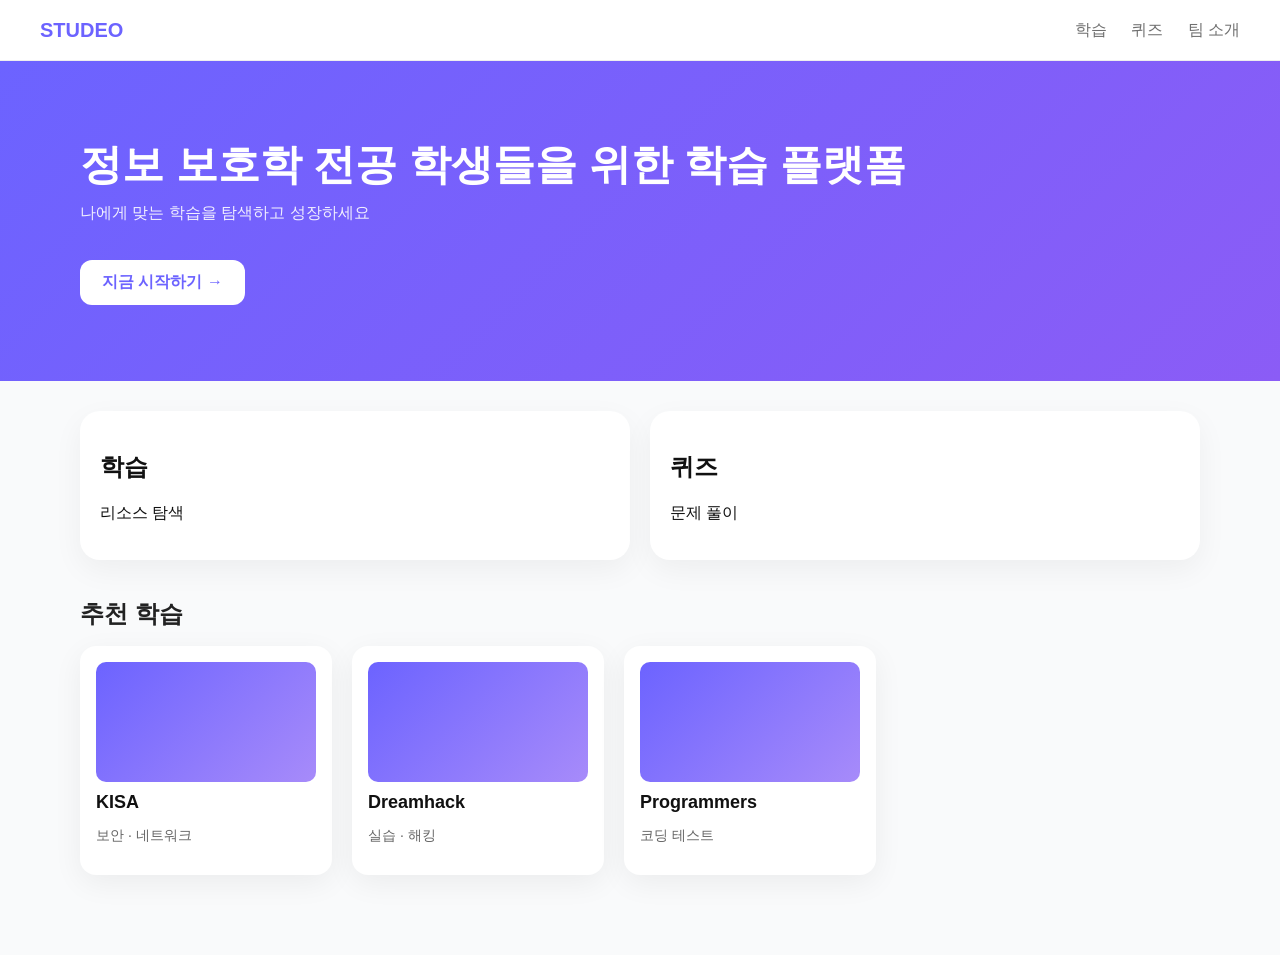
==== home.html @ 8b7a7a18 "first commit" ====
<!doctype html>
<html lang="ko">
  <head>
    <meta charset="UTF-8" />
    <meta name="viewport" content="width=device-width, initial-scale=1.0" />
    <title>STUDEO</title>

    <link rel="stylesheet" href="./home.css" />
  </head>

  <body class="main-page">
    <!-- ✅ 네비 -->
    <header class="topbar">
      <div class="logo">STUDEO</div>

      <nav>
        <a href="#">학습</a>
        <a href="#">퀴즈</a>
        <a href="#">팀 소개</a>
      </nav>
    </header>

    <!-- ✅ HERO -->
    <section class="hero">
      <div class="hero-content">
        <h1>정보 보호학 전공 학생들을 위한 학습 플랫폼</h1>
        <p>나에게 맞는 학습을 탐색하고 성장하세요</p>

        <a href="./src/pages/learn.html" class="hero-btn"> 지금 시작하기 → </a>
      </div>
    </section>

    <!-- ✅ 빠른 메뉴 -->
    <section class="quick-menu">
      <a href="./src/pages/learn.html" class="quick-card">
        <h2>학습</h2>
        <p>리소스 탐색</p>
      </a>

      <a href="./src/pages/quiz/quizzes.html" class="quick-card">
        <h2>퀴즈</h2>
        <p>문제 풀이</p>
      </a>
    </section>

    <!-- ✅ 콘텐츠 -->
    <section class="content">
      <h2>추천 학습</h2>

      <div class="card-list">
        <div class="card">
          <div class="thumb"></div>
          <h3>KISA</h3>
          <p>보안 · 네트워크</p>
        </div>

        <div class="card">
          <div class="thumb"></div>
          <h3>Dreamhack</h3>
          <p>실습 · 해킹</p>
        </div>

        <div class="card">
          <div class="thumb"></div>
          <h3>Programmers</h3>
          <p>코딩 테스트</p>
        </div>
      </div>
    </section>
  </body>
</html>
---- home.css ----
/* ✅ 기본 */
body.main-page {
  margin: 0;
  font-family: 'Pretendard', sans-serif;
  background: #f9fafb;
  color: #111;
}

/* ✅ 네비 */
.topbar {
  height: 60px;
  display: flex;
  justify-content: space-between;
  align-items: center;

  padding: 0 40px;
  background: #fff;
  border-bottom: 1px solid #eee;
}

.logo {
  font-size: 20px;
  font-weight: bold;
  color: #6c63ff;
}

.topbar nav a {
  margin-left: 20px;
  color: #333;
  text-decoration: none;
  opacity: 0.7;
  transition: 0.2s;
}

.topbar nav a:hover {
  opacity: 1;
  color: #6c63ff;
}

/* ✅ HERO */
.hero {
  height: 320px;
  display: flex;
  align-items: center;
  padding-left: 80px;

  color: #fff;
  background: linear-gradient(135deg, #6c63ff, #8b5cf6);
}

.hero-content h1 {
  margin: 0;
  font-size: 42px;
}

.hero-content p {
  margin-top: 10px;
  opacity: 0.9;
}

.hero-btn {
  display: inline-block;
  margin-top: 20px;

  padding: 12px 22px;
  border-radius: 12px;

  background: #fff;
  color: #6c63ff;
  font-weight: bold;
  text-decoration: none;

  transition: 0.2s;
}

.hero-btn:hover {
  background: #eee;
}

/* ✅ 빠른 메뉴 */
.quick-menu {
  display: flex;
  gap: 20px;

  padding: 30px 80px; /* ✅ 줄임 */
  margin-bottom: 8px; /* ✅ 최소 간격 */
}

.quick-card {
  flex: 1;
  padding: 20px;

  border-radius: 20px;
  background: #fff;

  color: #111;
  text-decoration: none;

  box-shadow: 0 10px 30px rgba(0, 0, 0, 0.05);
  transition: 0.25s;
}

.quick-card:hover {
  transform: translateY(-6px);
  box-shadow: 0 15px 40px rgba(108, 99, 255, 0.2);
}

/* ✅ 콘텐츠 */
.content {
  padding: 0 80px 80px;
}

.content h2 {
  margin: 0 0 16px; /* ✅ 불필요 margin 제거 */
  color: #222;
}

/* ✅ 카드 리스트 */
.card-list {
  display: flex;
  gap: 20px;
}

/* ✅ 카드 */
.card {
  width: 220px;
  padding: 16px;

  background: #fff;
  border-radius: 16px;

  cursor: pointer;
  box-shadow: 0 8px 30px rgba(0, 0, 0, 0.06);
  transition: 0.25s;
}

.card:hover {
  transform: translateY(-6px);
  box-shadow: 0 15px 40px rgba(108, 99, 255, 0.25);
}

/* ✅ 썸네일 */
.thumb {
  height: 120px;
  margin-bottom: 10px;
  border-radius: 10px;

  background: linear-gradient(135deg, #6c63ff, #a78bfa);
}

/* ✅ 텍스트 */
.card h3 {
  margin: 8px 0 4px;
  font-size: 18px;
}

.card p {
  font-size: 14px;
  color: #666;
}
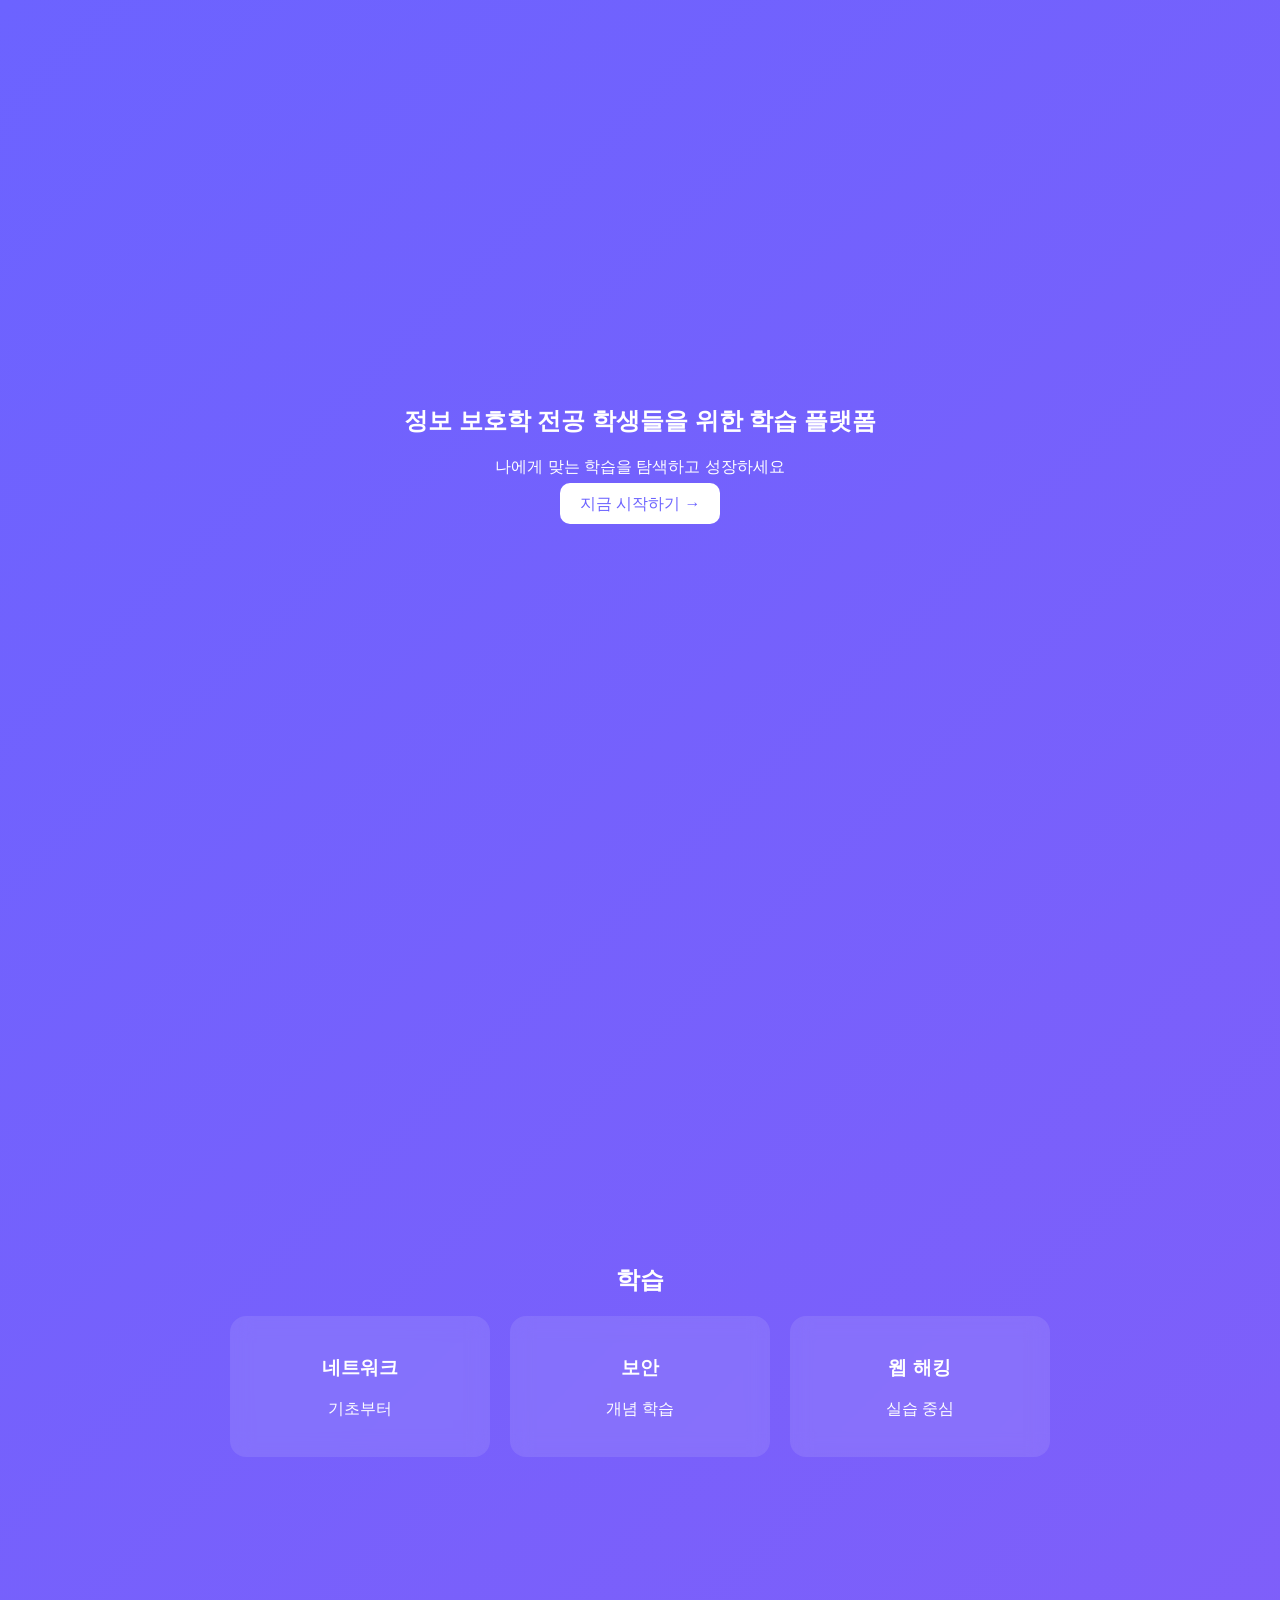
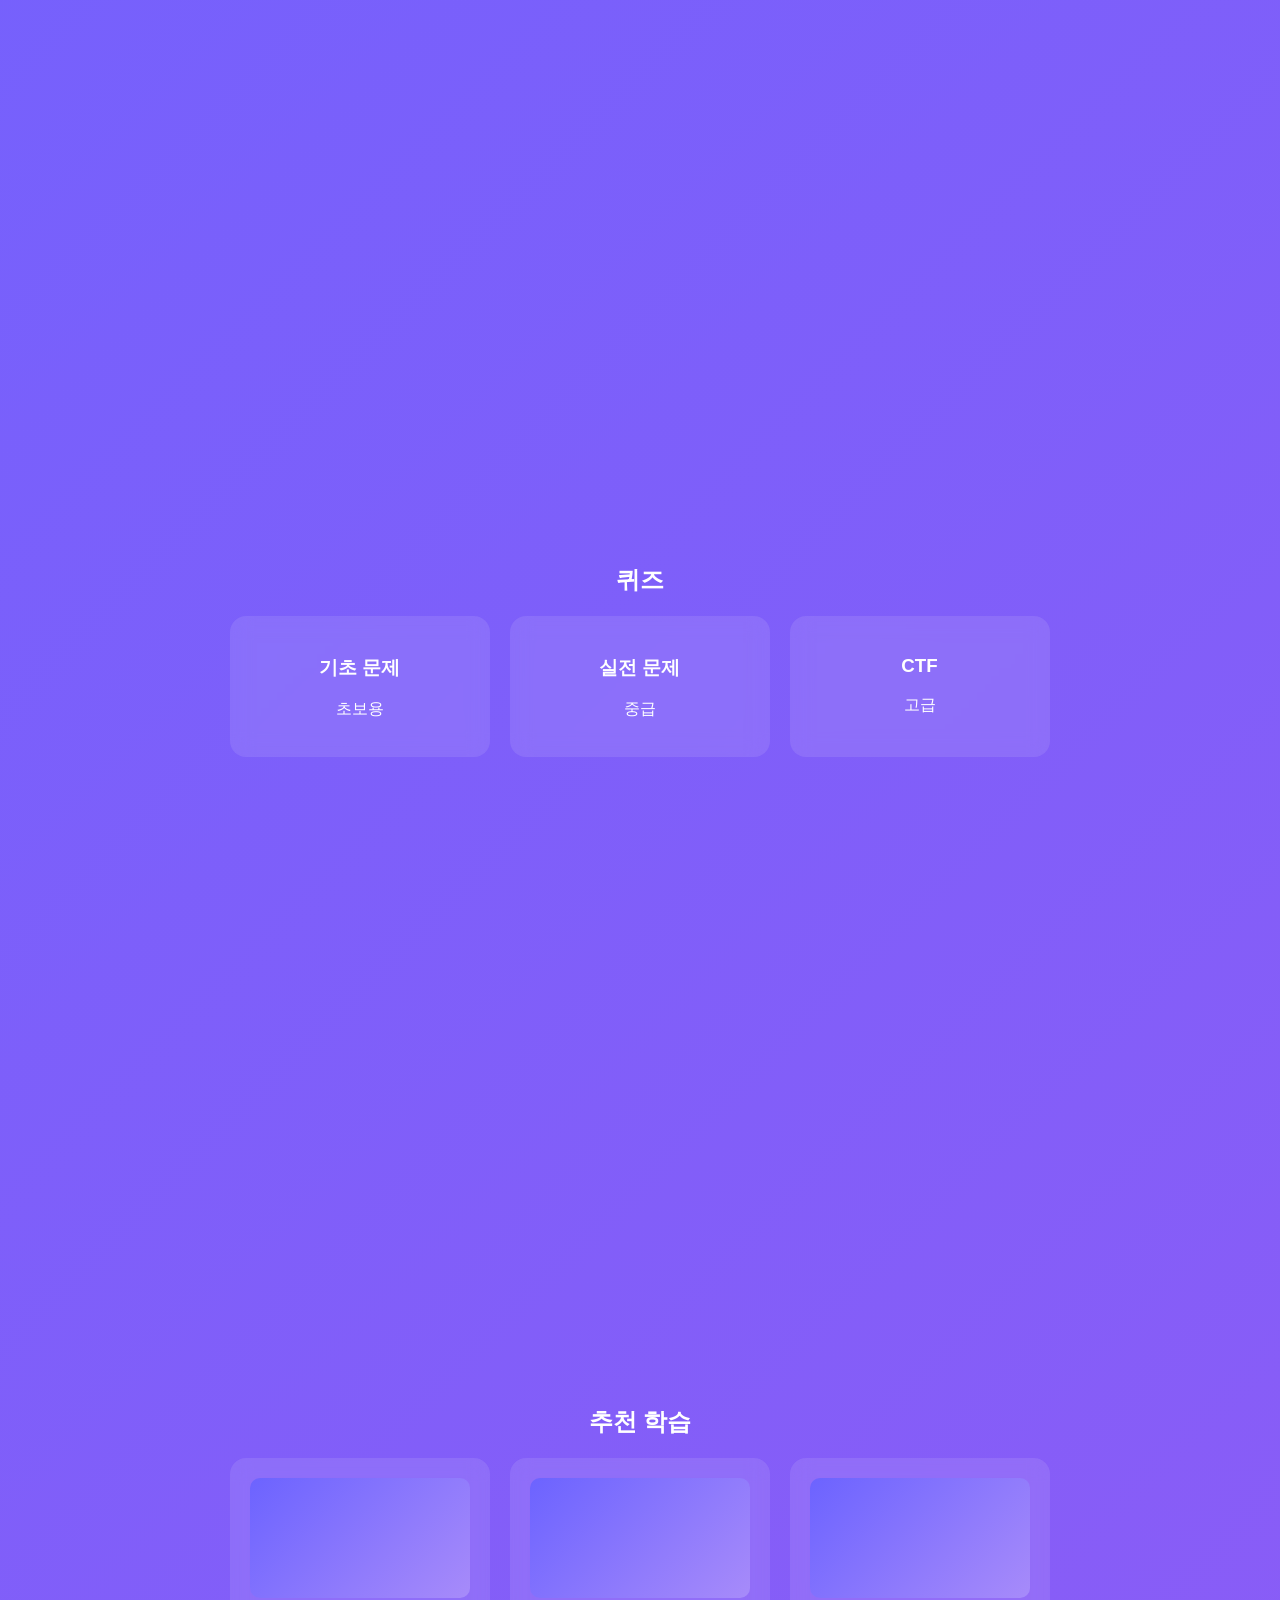
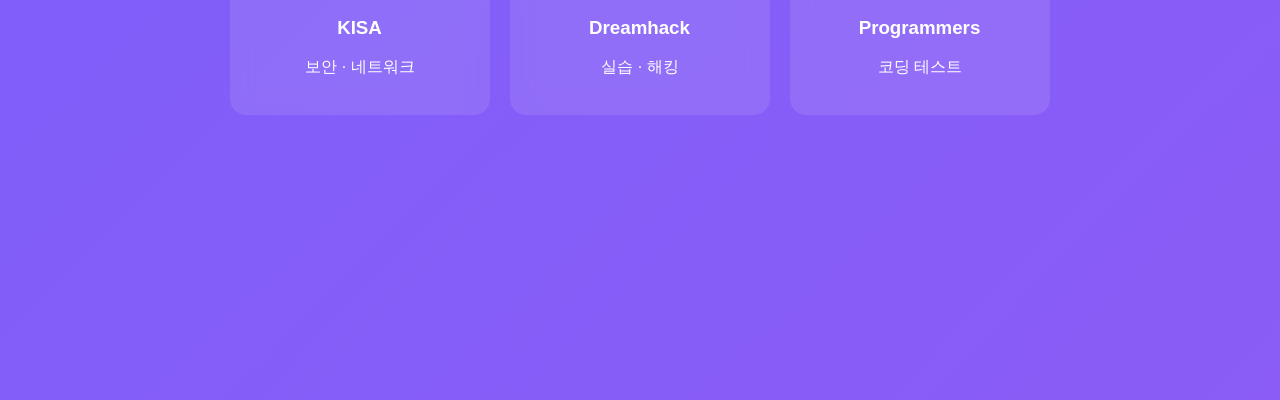
==== commit 2f0e060c: "스크롤js추가 완" ====
--- a/home.html
+++ b/home.html
@@ -9,19 +9,8 @@
   </head>
 
   <body class="main-page">
-    <!-- ✅ 네비 -->
-    <header class="topbar">
-      <div class="logo">STUDEO</div>
-
-      <nav>
-        <a href="#">학습</a>
-        <a href="#">퀴즈</a>
-        <a href="#">팀 소개</a>
-      </nav>
-    </header>
-
     <!-- ✅ HERO -->
-    <section class="hero">
+    <section class="hero page">
       <div class="hero-content">
         <h1>정보 보호학 전공 학생들을 위한 학습 플랫폼</h1>
         <p>나에게 맞는 학습을 탐색하고 성장하세요</p>
@@ -30,21 +19,48 @@
       </div>
     </section>
 
-    <!-- ✅ 빠른 메뉴 -->
-    <section class="quick-menu">
-      <a href="./src/pages/learn.html" class="quick-card">
-        <h2>학습</h2>
-        <p>리소스 탐색</p>
-      </a>
+    <!-- ✅ 학습 -->
+    <section class="section page">
+      <h2>학습</h2>
 
-      <a href="./src/pages/quiz/quizzes.html" class="quick-card">
-        <h2>퀴즈</h2>
-        <p>문제 풀이</p>
-      </a>
+      <div class="card-list">
+        <div class="card">
+          <h3>네트워크</h3>
+          <p>기초부터</p>
+        </div>
+        <div class="card">
+          <h3>보안</h3>
+          <p>개념 학습</p>
+        </div>
+        <div class="card">
+          <h3>웹 해킹</h3>
+          <p>실습 중심</p>
+        </div>
+      </div>
     </section>
 
-    <!-- ✅ 콘텐츠 -->
-    <section class="content">
+    <!-- ✅ 퀴즈 -->
+    <section class="section page">
+      <h2>퀴즈</h2>
+
+      <div class="card-list">
+        <div class="card">
+          <h3>기초 문제</h3>
+          <p>초보용</p>
+        </div>
+        <div class="card">
+          <h3>실전 문제</h3>
+          <p>중급</p>
+        </div>
+        <div class="card">
+          <h3>CTF</h3>
+          <p>고급</p>
+        </div>
+      </div>
+    </section>
+
+    <!-- ✅ 추천 (그대로 유지) -->
+    <section class="content page">
       <h2>추천 학습</h2>
 
       <div class="card-list">
@@ -67,5 +83,10 @@
         </div>
       </div>
     </section>
+
+    <!-- ✅ TOP 버튼 -->
+    <button id="topBtn">↑</button>
+
+    <script src="./home.js"></script>
   </body>
 </html>
--- a/home.css
+++ b/home.css
@@ -1,160 +1,106 @@
-/* ✅ 기본 */
 body.main-page {
   margin: 0;
-  font-family: 'Pretendard', sans-serif;
-  background: #f9fafb;
-  color: #111;
+  font-family: sans-serif;
+
+  background: linear-gradient(135deg, #6c63ff, #8b5cf6);
+  color: white;
+
+  scroll-snap-type: y mandatory;
+  overflow-y: scroll;
 }
 
-/* ✅ 네비 */
-.topbar {
-  height: 60px;
+/* ✅ 공통 페이지 */
+.page {
+  height: 100vh;
+
   display: flex;
-  justify-content: space-between;
+  flex-direction: column;
+  justify-content: center;
   align-items: center;
 
-  padding: 0 40px;
-  background: #fff;
-  border-bottom: 1px solid #eee;
-}
-
-.logo {
-  font-size: 20px;
-  font-weight: bold;
-  color: #6c63ff;
-}
-
-.topbar nav a {
-  margin-left: 20px;
-  color: #333;
-  text-decoration: none;
-  opacity: 0.7;
-  transition: 0.2s;
-}
-
-.topbar nav a:hover {
-  opacity: 1;
-  color: #6c63ff;
+  scroll-snap-align: start;
 }
 
 /* ✅ HERO */
 .hero {
-  height: 320px;
-  display: flex;
-  align-items: center;
-  padding-left: 80px;
-
-  color: #fff;
-  background: linear-gradient(135deg, #6c63ff, #8b5cf6);
-}
-
-.hero-content h1 {
-  margin: 0;
-  font-size: 42px;
-}
-
-.hero-content p {
-  margin-top: 10px;
-  opacity: 0.9;
+  text-align: center;
 }
 
 .hero-btn {
-  display: inline-block;
   margin-top: 20px;
-
-  padding: 12px 22px;
-  border-radius: 12px;
-
-  background: #fff;
+  padding: 12px 20px;
+  background: white;
   color: #6c63ff;
-  font-weight: bold;
+  border-radius: 10px;
   text-decoration: none;
-
-  transition: 0.2s;
 }
 
-.hero-btn:hover {
-  background: #eee;
+/* ✅ 섹션 */
+.section h2,
+.content h2 {
+  margin-bottom: 20px;
 }
 
-/* ✅ 빠른 메뉴 */
-.quick-menu {
-  display: flex;
-  gap: 20px;
-
-  padding: 30px 80px; /* ✅ 줄임 */
-  margin-bottom: 8px; /* ✅ 최소 간격 */
-}
-
-.quick-card {
-  flex: 1;
-  padding: 20px;
-
-  border-radius: 20px;
-  background: #fff;
-
-  color: #111;
-  text-decoration: none;
-
-  box-shadow: 0 10px 30px rgba(0, 0, 0, 0.05);
-  transition: 0.25s;
-}
-
-.quick-card:hover {
-  transform: translateY(-6px);
-  box-shadow: 0 15px 40px rgba(108, 99, 255, 0.2);
-}
-
-/* ✅ 콘텐츠 */
-.content {
-  padding: 0 80px 80px;
-}
-
-.content h2 {
-  margin: 0 0 16px; /* ✅ 불필요 margin 제거 */
-  color: #222;
-}
-
-/* ✅ 카드 리스트 */
+/* ✅ 카드 */
 .card-list {
   display: flex;
   gap: 20px;
 }
 
-/* ✅ 카드 */
 .card {
   width: 220px;
-  padding: 16px;
-
-  background: #fff;
+  padding: 20px;
   border-radius: 16px;
 
-  cursor: pointer;
-  box-shadow: 0 8px 30px rgba(0, 0, 0, 0.06);
-  transition: 0.25s;
+  background: rgba(255, 255, 255, 0.1);
+  backdrop-filter: blur(10px);
+
+  text-align: center;
+
+  opacity: 0;
+  transform: translateY(40px);
 }
 
-.card:hover {
-  transform: translateY(-6px);
-  box-shadow: 0 15px 40px rgba(108, 99, 255, 0.25);
-}
-
-/* ✅ 썸네일 */
+/* ✅ 추천 썸네일 유지 */
 .thumb {
   height: 120px;
+  border-radius: 10px;
   margin-bottom: 10px;
-  border-radius: 10px;
 
   background: linear-gradient(135deg, #6c63ff, #a78bfa);
 }
 
-/* ✅ 텍스트 */
-.card h3 {
-  margin: 8px 0 4px;
-  font-size: 18px;
+/* ✅ 등장 */
+.show h2,
+.show p {
+  opacity: 1;
+  transform: translateY(0);
+  transition: 0.6s;
 }
 
-.card p {
-  font-size: 14px;
-  color: #666;
+.show .card {
+  opacity: 1;
+  transform: translateY(0);
+  transition: 0.6s;
+  transition-delay: 0.3s;
 }
+
+/* ✅ TOP 버튼 */
+#topBtn {
+  position: fixed;
+  bottom: 30px;
+  right: 30px;
+
+  width: 50px;
+  height: 50px;
+
+  border: none;
+  border-radius: 50%;
+
+  background: white;
+  color: #6c63ff;
+  font-size: 20px;
+
+  cursor: pointer;
+  display: none;
+}
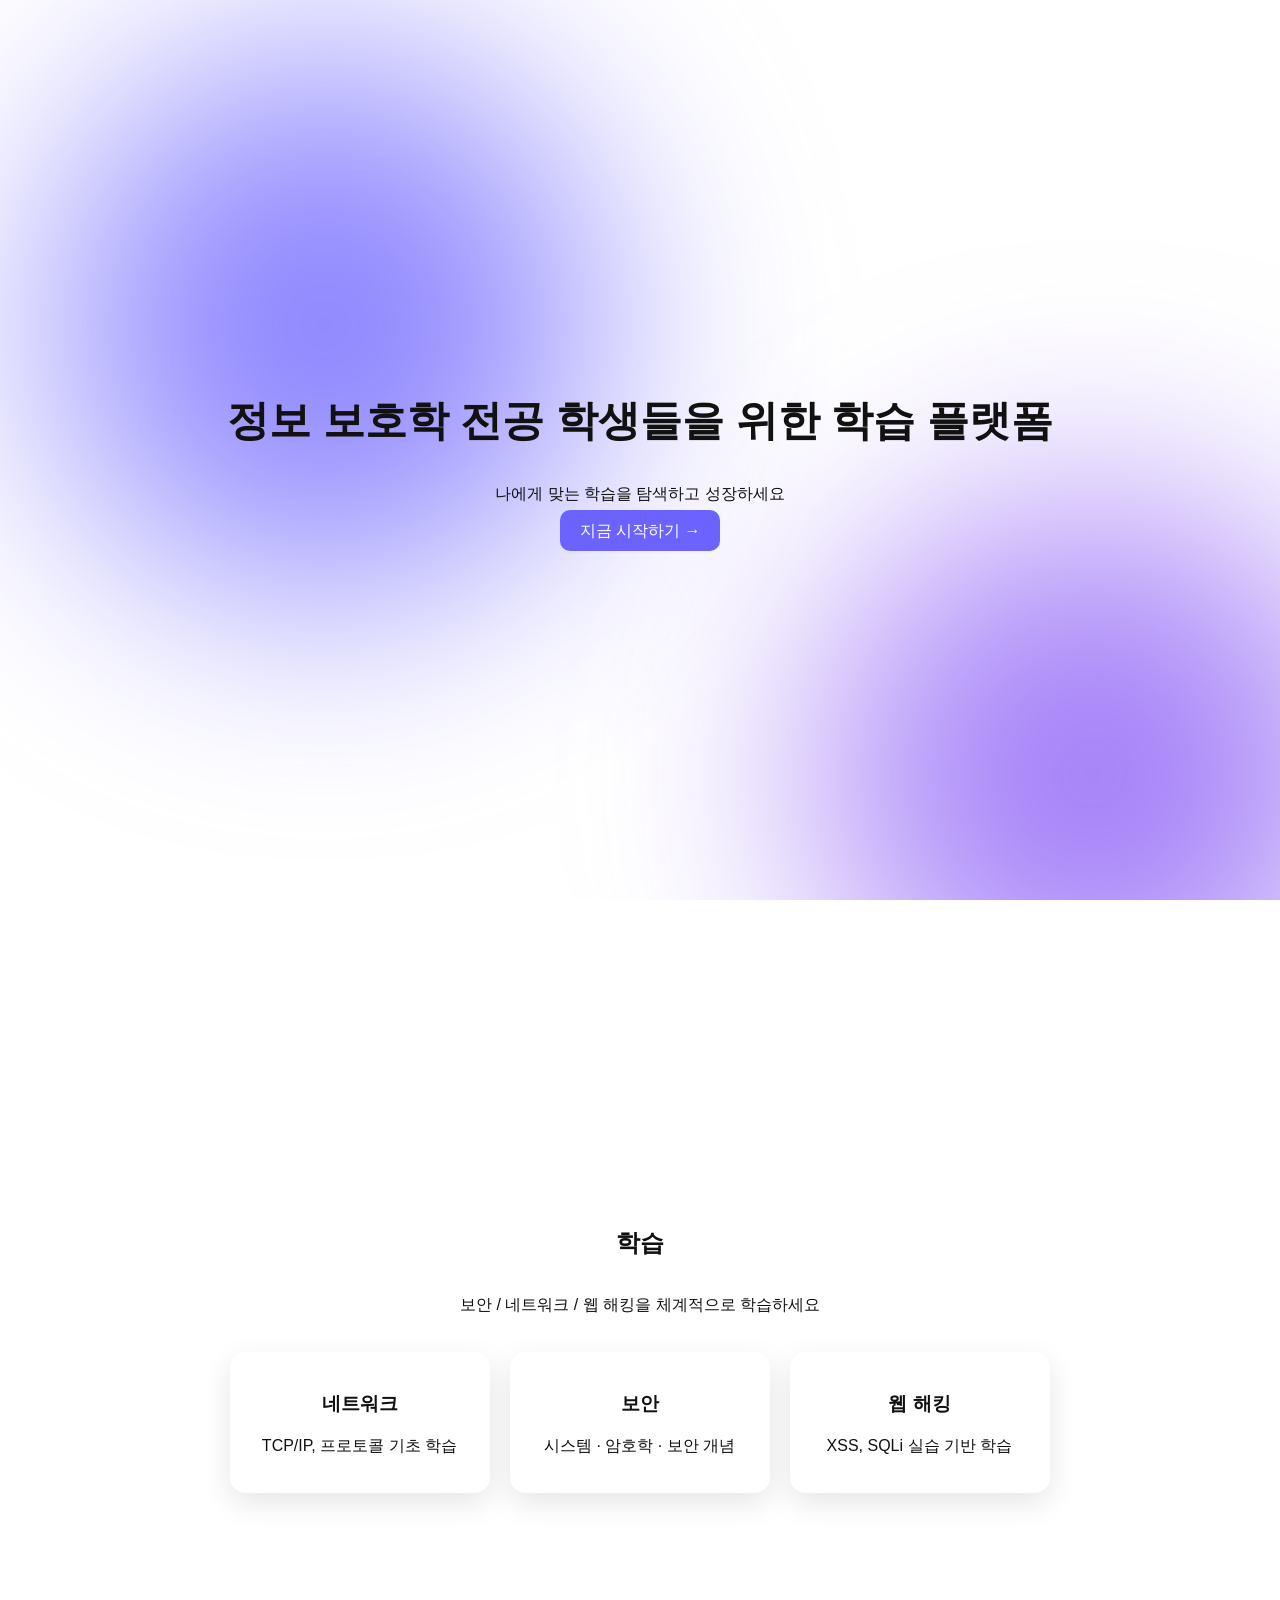
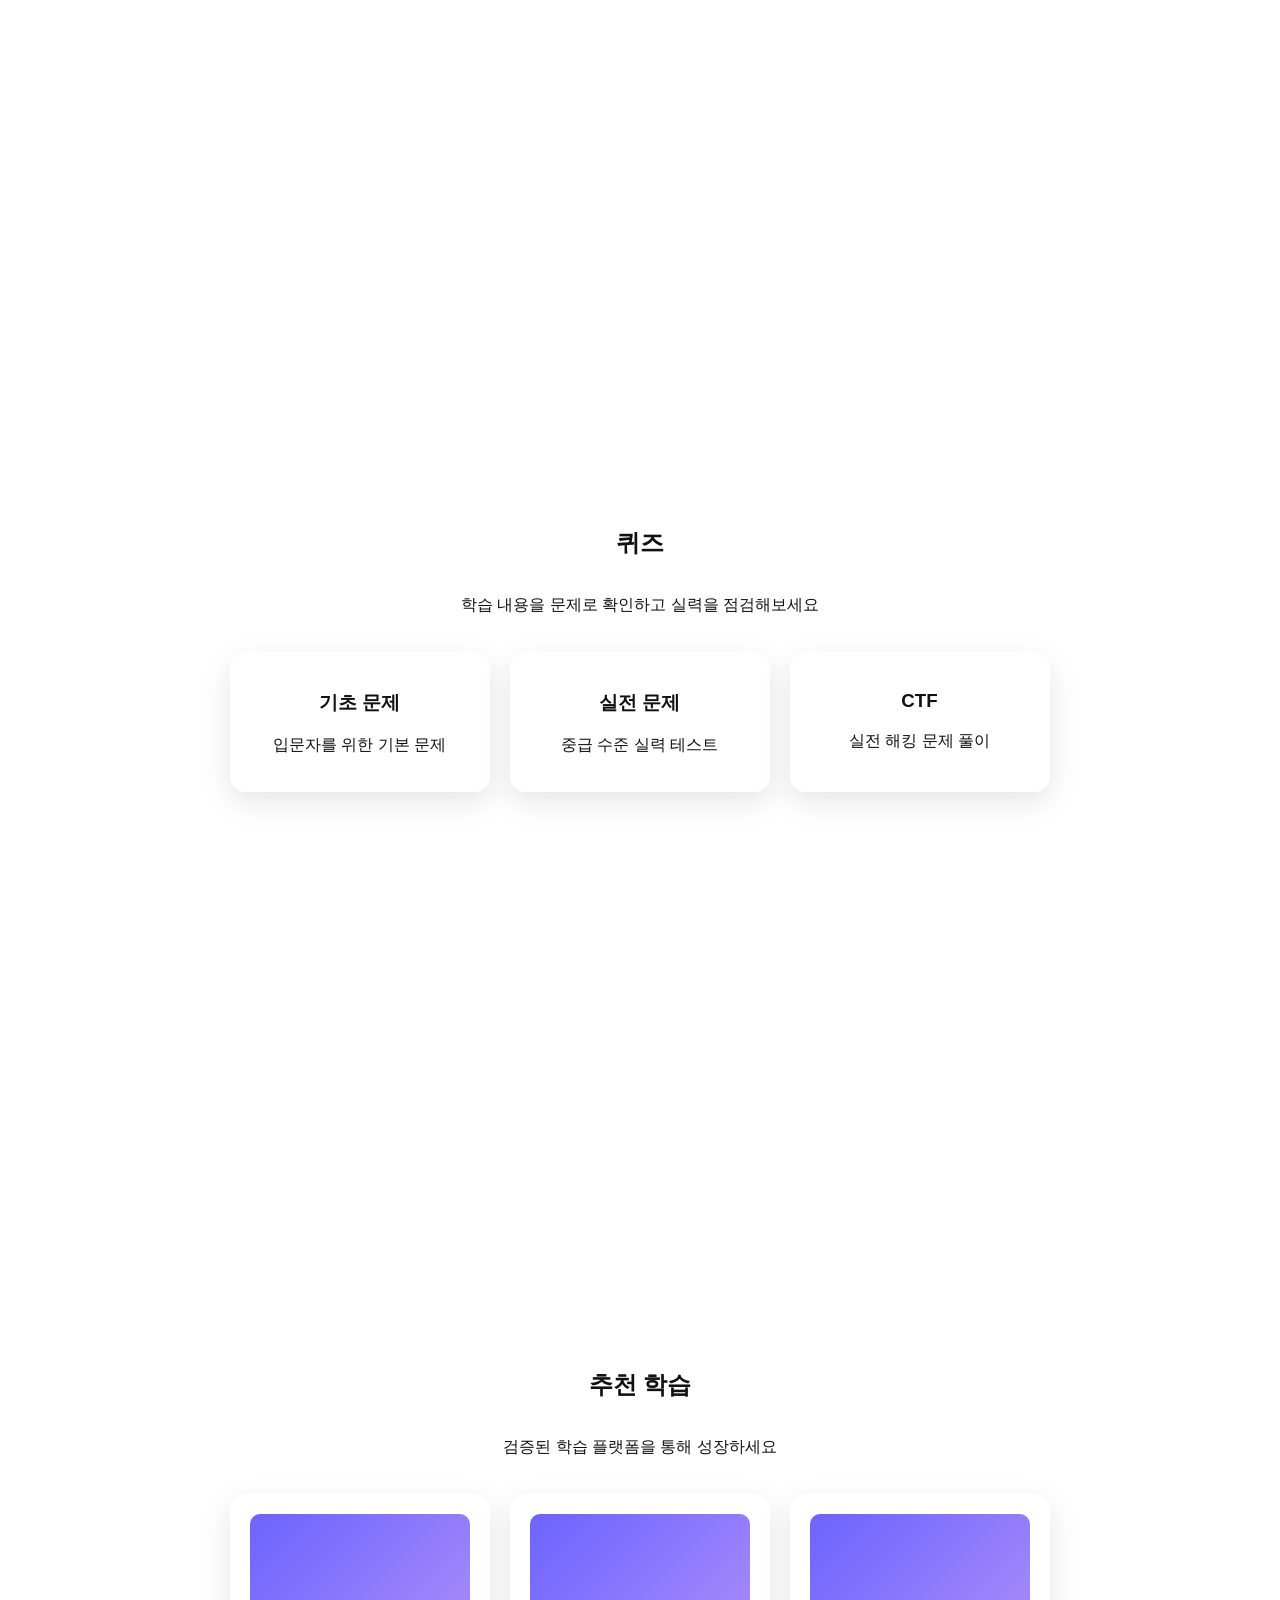
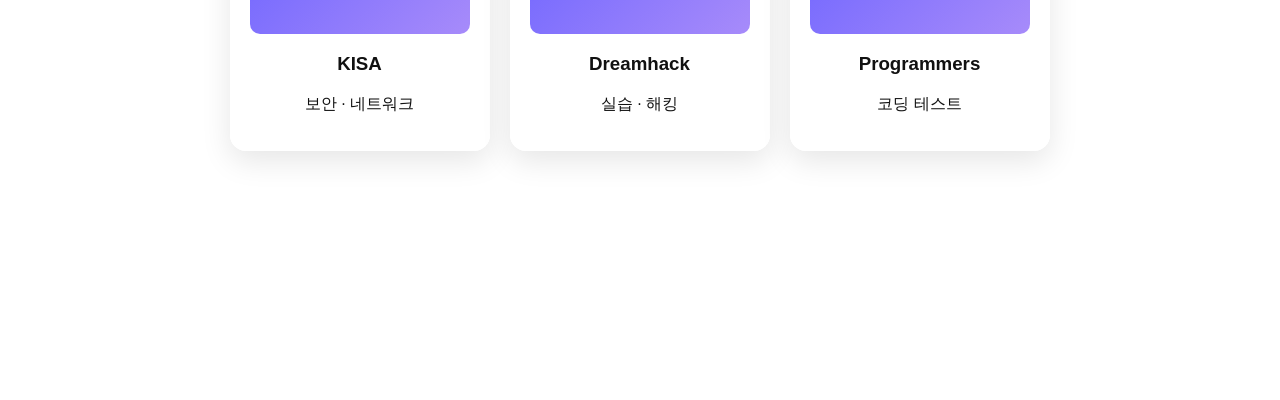
==== commit eeed9daf: "topbtn 추가 완+ 배경 추가 완" ====
--- a/home.html
+++ b/home.html
@@ -1,5 +1,4 @@
-<!doctype html>
-<html lang="ko">
+<!doctype html><!doctype html="ko">
   <head>
     <meta charset="UTF-8" />
     <meta name="viewport" content="width=device-width, initial-scale=1.0" />
@@ -9,32 +8,40 @@
   </head>
 
   <body class="main-page">
+    <!-- ✅ 배경 -->
+    <div class="bg"></div>
+
     <!-- ✅ HERO -->
     <section class="hero page">
       <div class="hero-content">
         <h1>정보 보호학 전공 학생들을 위한 학습 플랫폼</h1>
         <p>나에게 맞는 학습을 탐색하고 성장하세요</p>
 
-        <a href="./src/pages/learn.html" class="hero-btn"> 지금 시작하기 → </a>
+        <a href="./src/pages/learn.html" class="hero-btn">
+          지금 시작하기 →
+        </a>
       </div>
     </section>
 
     <!-- ✅ 학습 -->
     <section class="section page">
       <h2>학습</h2>
+      <p>보안 / 네트워크 / 웹 해킹을 체계적으로 학습하세요</p>
 
       <div class="card-list">
         <div class="card">
           <h3>네트워크</h3>
-          <p>기초부터</p>
+          <p>TCP/IP, 프로토콜 기초 학습</p>
         </div>
+
         <div class="card">
           <h3>보안</h3>
-          <p>개념 학습</p>
+          <p>시스템 · 암호학 · 보안 개념</p>
         </div>
+
         <div class="card">
           <h3>웹 해킹</h3>
-          <p>실습 중심</p>
+          <p>XSS, SQLi 실습 기반 학습</p>
         </div>
       </div>
     </section>
@@ -42,26 +49,30 @@
     <!-- ✅ 퀴즈 -->
     <section class="section page">
       <h2>퀴즈</h2>
+      <p>학습 내용을 문제로 확인하고 실력을 점검해보세요</p>
 
       <div class="card-list">
         <div class="card">
           <h3>기초 문제</h3>
-          <p>초보용</p>
+          <p>입문자를 위한 기본 문제</p>
         </div>
+
         <div class="card">
           <h3>실전 문제</h3>
-          <p>중급</p>
+          <p>중급 수준 실력 테스트</p>
         </div>
+
         <div class="card">
           <h3>CTF</h3>
-          <p>고급</p>
+          <p>실전 해킹 문제 풀이</p>
         </div>
       </div>
     </section>
 
-    <!-- ✅ 추천 (그대로 유지) -->
+    <!-- ✅ 추천 학습 -->
     <section class="content page">
       <h2>추천 학습</h2>
+      <p>검증된 학습 플랫폼을 통해 성장하세요</p>
 
       <div class="card-list">
         <div class="card">
@@ -89,4 +100,4 @@
 
     <script src="./home.js"></script>
   </body>
-</html>
+</html>
--- a/home.css
+++ b/home.css
@@ -1,15 +1,64 @@
+/* ✅ 기본 */
 body.main-page {
   margin: 0;
   font-family: sans-serif;
-
-  background: linear-gradient(135deg, #6c63ff, #8b5cf6);
-  color: white;
+  background: #ffffff;
+  color: #111;
 
   scroll-snap-type: y mandatory;
-  overflow-y: scroll;
 }
 
-/* ✅ 공통 페이지 */
+/* ✅ 배경 레이어 */
+.bg {
+  position: fixed;
+  width: 100%;
+  height: 100%;
+  z-index: -1;
+  overflow: hidden;
+}
+
+/* ✅ 움직이는 blob */
+.bg::before,
+.bg::after {
+  content: '';
+
+  position: absolute;
+  width: 650px;
+  height: 650px;
+
+  border-radius: 50%;
+
+  filter: blur(100px); /* ✅ blur 줄여서 움직임 보이게 */
+
+  background: radial-gradient(circle, #6c63ff, transparent);
+
+  animation: moveBlob 8s infinite ease-in-out; /* ✅ 속도 빠르게 */
+}
+
+/* ✅ 두 번째 blob */
+.bg::after {
+  left: 60%;
+  top: 50%;
+
+  background: radial-gradient(circle, #8b5cf6, transparent);
+
+  animation-duration: 10s; /* ✅ 살짝 다른 속도 */
+}
+
+/* ✅ 애니메이션 (움직임 크게) */
+@keyframes moveBlob {
+  0% {
+    transform: translate(-30%, -30%) scale(1);
+  }
+  50% {
+    transform: translate(30%, 20%) scale(1.25);
+  }
+  100% {
+    transform: translate(-30%, -30%) scale(1);
+  }
+}
+
+/* ✅ 페이지 */
 .page {
   height: 100vh;
 
@@ -19,49 +68,68 @@
   align-items: center;
 
   scroll-snap-align: start;
+  text-align: center;
 }
 
 /* ✅ HERO */
-.hero {
-  text-align: center;
+.hero h1 {
+  font-size: 42px;
+}
+
+.hero p {
+  margin-top: 10px;
 }
 
 .hero-btn {
   margin-top: 20px;
   padding: 12px 20px;
-  background: white;
-  color: #6c63ff;
+
+  background: #6c63ff;
+  color: white;
   border-radius: 10px;
   text-decoration: none;
+
+  transition: 0.2s;
 }
 
-/* ✅ 섹션 */
-.section h2,
-.content h2 {
-  margin-bottom: 20px;
+.hero-btn:hover {
+  background: #574fe8;
+}
+
+/* ✅ 카드 리스트 */
+.card-list {
+  display: flex;
+  gap: 20px;
+  margin-top: 20px;
 }
 
 /* ✅ 카드 */
-.card-list {
-  display: flex;
-  gap: 20px;
-}
-
 .card {
   width: 220px;
   padding: 20px;
+
   border-radius: 16px;
 
-  background: rgba(255, 255, 255, 0.1);
+  background: rgba(255, 255, 255, 0.85);
   backdrop-filter: blur(10px);
 
-  text-align: center;
+  box-shadow: 0 10px 30px rgba(0, 0, 0, 0.1);
 
   opacity: 0;
   transform: translateY(40px);
+
+  transition:
+    transform 0.3s,
+    box-shadow 0.3s;
 }
 
-/* ✅ 추천 썸네일 유지 */
+/* ✅ 카드 hover */
+.card:hover {
+  transform: translateY(-6px);
+  box-shadow: 0 15px 40px rgba(108, 99, 255, 0.2);
+}
+
+/* ✅ 추천 썸네일 */
 .thumb {
   height: 120px;
   border-radius: 10px;
@@ -71,18 +139,11 @@
 }
 
 /* ✅ 등장 */
-.show h2,
-.show p {
-  opacity: 1;
-  transform: translateY(0);
-  transition: 0.6s;
-}
-
 .show .card {
   opacity: 1;
   transform: translateY(0);
-  transition: 0.6s;
-  transition-delay: 0.3s;
+  transition: 0.6s ease;
+  transition-delay: 0.2s;
 }
 
 /* ✅ TOP 버튼 */
@@ -94,13 +155,20 @@
   width: 50px;
   height: 50px;
 
+  background: #6c63ff;
+  color: white;
+
   border: none;
   border-radius: 50%;
 
-  background: white;
-  color: #6c63ff;
-  font-size: 20px;
-
+  font-size: 18px;
   cursor: pointer;
   display: none;
+
+  transition: 0.2s;
 }
+
+#topBtn:hover {
+  transform: translateY(-4px);
+  box-shadow: 0 10px 20px rgba(108, 99, 255, 0.3);
+}
